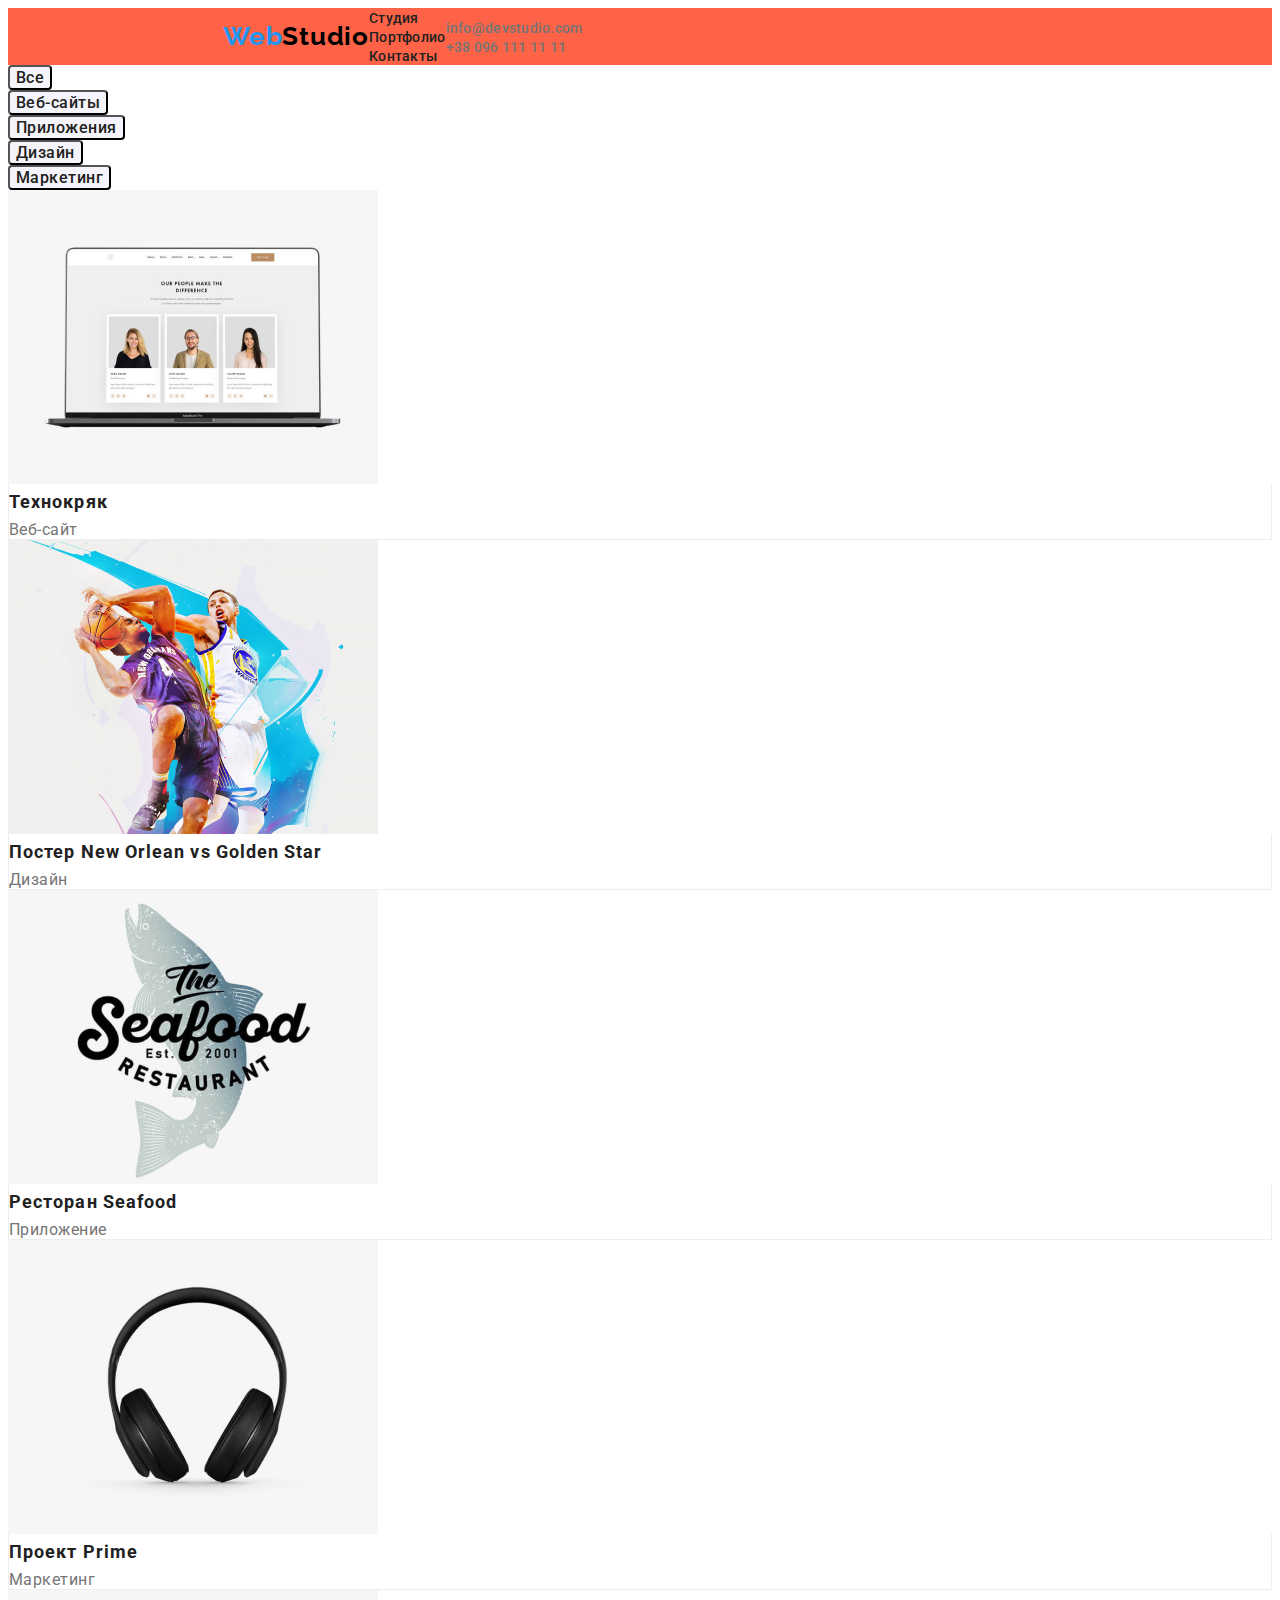
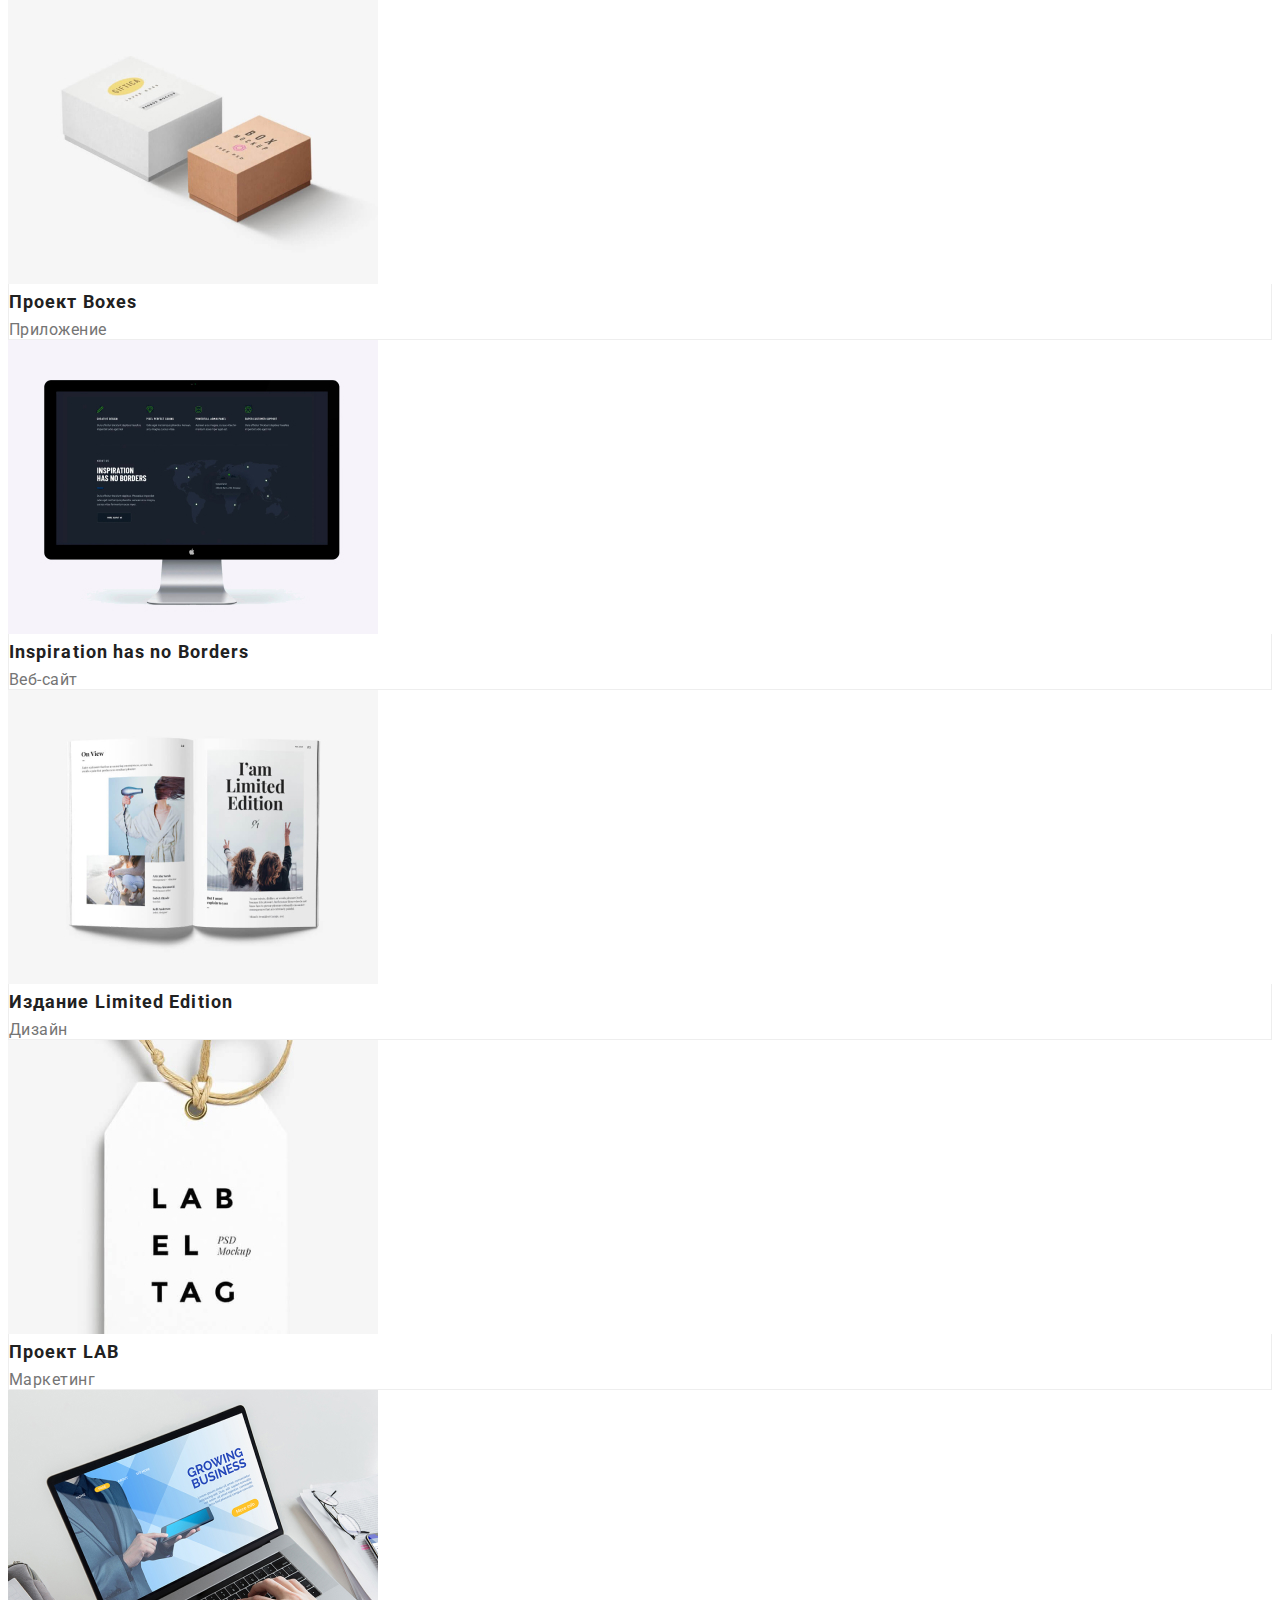
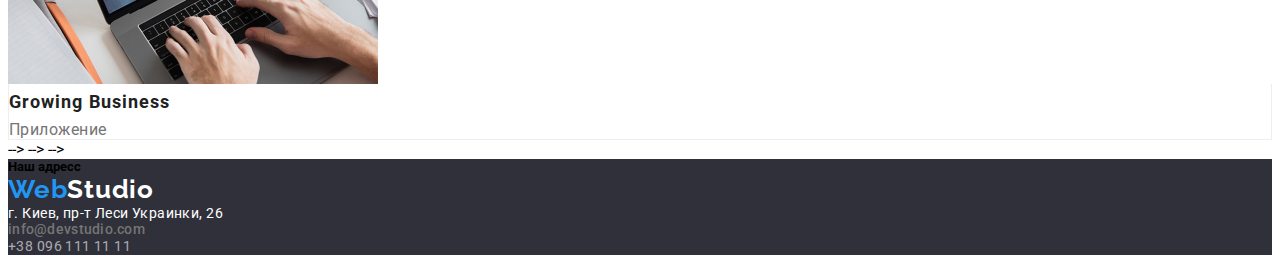
==== portfolio.html @ 65a4a653 "header creation" ====
<!DOCTYPE html>
<html lang="ru">
  <head>
    <meta charset="UTF-8" />
    <meta http-equiv="X-UA-Compatible" content="IE=edge" />
    <meta name="viewport" content="width=device-width, initial-scale=1.0" />
    <title>Портфолио</title>
    <link
      rel="stylesheet"
      href="https://cdnjs.cloudflare.com/ajax/libs/modern-normalize/1.0.0/modern-normalize.min.css"
      integrity="sha512-ISS7cAi1PEhQ8jnbJpJZMd29NlhNj4AWYyLOSp2CE/CsHxTCu+r+t0D2yoJudVrd0/8fTVPUVDzY5Tvli75u/g=="
      crossorigin="anonymous"
    />
    <link rel="preconnect" href="https://fonts.gstatic.com" />
    <link
      href="https://fonts.googleapis.com/css2?family=Raleway:wght@700&family=Roboto:wght@400;500;700;900&display=swap"
      rel="stylesheet"
    />
    <link rel="stylesheet" href="./css/styles.css" />
  </head>
  <body>
    <!-- =========================== TEST CAMP =========================== -->
    <!-- =========================== TEST CAMP END =========================== -->

    <!-- =========================== HEADER =========================== -->
    <header class="header">
      <nav class="navigation">
        <a class="link logo-img" lang="en" href="./index.html"
          >Web<span class="logo-black">Studio</span></a
        >

        <ul class="list">
          <li class="navigation-item">
            <a class="navigation-link link" href="./index.html">Студия</a>
          </li>
          <li class="navigation-item">
            <a class="navigation-link link" href="./portfolio.html"
              >Портфолио</a
            >
          </li>
          <li class="navigation-item">
            <a class="navigation-link link" href="">Контакты</a>
          </li>
        </ul>

        <ul class="list">
          <li class="navigation-item">
            <a
              class="navigation-link link mail-link"
              lang="en"
              href="mailto:info@devstudio.com"
              >info@devstudio.com</a
            >
          </li>
          <li class="navigation-item">
            <a class="navigation-link link tel-link" href="tel:+380961111111"
              >+38 096 111 11 11</a
            >
          </li>
        </ul>
      </nav>
    </header>
    <!-- =========================== HEADER END =========================== -->

    <!-- =========================== UNIQUE CONTENT =========================== -->

    <h1 class="visually-hidden">Наши работы</h1>
    <!-- скрытый заголовок -->

    <section>
      <!-- RADIO-BUTTONS -->
      <ul class="radio-buttons-list list">
        <li><button class="radio-button" type="button">Все</button></li>
        <li>
          <button class="radio-button" type="button">Веб-сайты</button>
        </li>
        <li>
          <button class="radio-button" type="button">Приложения</button>
        </li>
        <li>
          <button class="radio-button" type="button">Дизайн</button>
        </li>
        <li>
          <button class="radio-button" type="button">Маркетинг</button>
        </li>
      </ul>
      <!-- RADIO-BUTTONS END -->

      <ul class="list">
        <li class="radio-button-item">
          <a href="" class="link">
            <img
              src="./images/portfolio/technokryak.jpg"
              width="370"
              height="294"
              alt="Технокряк"
            />
            <div class="item-subscribing">
              <h2 class="projects-name">Технокряк</h2>
              <p class="projects-name-category">Веб-сайт</p>
            </div>
          </a>
        </li>

        <li class="radio-button-item">
          <a href="" class="link">
            <img
              src="./images/portfolio/goldenstar.jpg"
              width="370"
              height="294"
              alt="Голден Стар"
            />
            <div class="item-subscribing">
              <h2 class="projects-name">Постер New Orlean vs Golden Star</h2>
              <p class="projects-name-category">Дизайн</p>
            </div>
          </a>
        </li>

        <li class="radio-button-item">
          <a href="" class="link">
            <img
              src="./images/portfolio/seafood.jpg"
              width="370"
              height="294"
              alt="Seafood"
            />
            <div class="item-subscribing">
              <h2 class="projects-name">Ресторан Seafood</h2>
              <p class="projects-name-category">Приложение</p>
            </div>
          </a>
        </li>

        <li class="radio-button-item">
          <a href="" class="link">
            <img
              src="./images/portfolio/headphones.jpg"
              width="370"
              height="294"
              alt="Наушники"
            />
            <div class="item-subscribing">
              <h2 class="projects-name">Проект Prime</h2>
              <p class="projects-name-category">Маркетинг</p>
            </div>
          </a>
        </li>

        <li class="radio-button-item">
          <a href="" class="link">
            <img
              src="./images/portfolio/boxes.jpg"
              width="370"
              height="294"
              alt="коробки"
            />
            <div class="item-subscribing">
              <h2 class="projects-name">Проект Boxes</h2>
              <p class="projects-name-category">Приложение</p>
            </div>
          </a>
        </li>

        <li class="radio-button-item">
          <a href="" class="link">
            <img
              src="./images/portfolio/monitor.jpg"
              width="370"
              height="294"
              alt="Монитор"
            />
            <div class="item-subscribing">
              <h2 class="projects-name">Inspiration has no Borders</h2>
              <p class="projects-name-category">Веб-сайт</p>
            </div>
          </a>
        </li>

        <li class="radio-button-item">
          <a href="" class="link">
            <img
              src="/images/portfolio/book.jpg"
              width="370"
              height="294"
              alt="книги"
            />
            <div class="item-subscribing">
              <h2 class="projects-name">Издание Limited Edition</h2>
              <p class="projects-name-category">Дизайн</p>
            </div>
          </a>
        </li>

        <li class="radio-button-item">
          <a href="" class="link">
            <img
              src="./images/portfolio/LAB.jpg"
              width="370"
              height="294"
              alt="LAB"
            />
            <div class="item-subscribing">
              <h2 class="projects-name">Проект LAB</h2>
              <p class="projects-name-category">Маркетинг</p>
            </div>
          </a>
        </li>

        <li class="radio-button-item">
          <a href="" class="link">
            <img
              src="./images/portfolio/LAPTOP.jpg"
              width="370"
              height="294"
              alt="ноутбук"
            />
            <div class="item-subscribing">
              <h2 class="projects-name">Growing Business</h2>
              <p class="projects-name-category">Приложение</p>
            </div>
          </a>
        </li>
        --> --> -->
      </ul>
    </section>
    <!-- =========================== UNIQUE CONTENT END =========================== -->

    <!-- =========================== FOOTER =========================== -->
    <footer>
      <section>
        <!-- скрыть заголовок в css-->
        <h5 class="our-address">Наш адресс</h5>

        <a class="link logo-img" lang="en" href="./index.html"
          >Web<span class="logo-white">Studio</span></a
        >
        <address class="footer-address">
          г. Киев, пр-т Леси Украинки, 26
        </address>

        <address class="footer-mail">
          <a
            class="navigation-link link mail-link"
            lang="en"
            href="mailto:info@devstudio.com"
            >info@devstudio.com</a
          >
          <br />
          <a class="navigation-link footer-tel link" href="tel:+380961111111"
            >+38 096 111 11 11</a
          >
        </address>
      </section>
    </footer>
    <!-- =========================== FOOTER END =========================== -->
  </body>
</html>
---- css/styles.css ----
:root {
  /* ОСНОВНЫЕ КОРЕШКИ */
  --main-font: "Roboto", sans-serif;
  --secondary-font: "Raleway", sans-serif;
  --accent-color: #2196f3;
  --title-color: #212121;
  --text-color: #757575;
  --secondary-text-color: rgba(255, 255, 255, 0.6);
  --background-color: #fff;
  --secondary-background-color: #f5f4fa;
}

/* ============= TEST CAMP ============ */
/* ======== TEST CAMP END ============== */

/* ========================== fixed rules for any project ========================== */

html {
  box-sizing: border-box;
}

*,
*::befor,
*::after {
  box-sizing: inherit;
}

h1,
h2,
h3,
h4,
h5,
h6,
p {
  margin: 0;
}

ul,
ol {
  margin: 0;
  padding: 0;
}

img {
  display: block;
}

.link {
  text-decoration: none;
}
.list {
  list-style: none;
}

.address {
  font-style: normal;
}

.visually-hidden {
  position: absolute !important;
  clip: rect(1px 1px 1px 1px); /* IE6, IE7 */
  clip: rect(1px, 1px, 1px, 1px);
  padding: 0 !important;
  border: 0 !important;
  height: 1px !important;
  width: 1px !important;
  overflow: hidden;
}

/* ========================== fixed rules for any project ========================== */

body {
  font-family: var(--main-font);
}

/* HEADER PART */

.logo-img {
  font-family: var(--secondary-font);
  font-style: normal;
  font-weight: bold;
  font-size: 26px;
  line-height: 1.19;
  /* identical to box height */

  letter-spacing: 0.03em;

  color: var(--accent-color);
}
.logo-black {
  color: #000000;
}

.logo-white {
  color: var(--background-color);
}

/* ========================== HEADER ========================== */

.header {
  background-color: tomato;
  display: flex;
  align-items: center;
  padding-left: 215px;
  padding-right: 215px;
}

.navigation {
  display: flex;
  align-items: center;
}

.navigation-list {
  display: flex;
  align-items: center;
}
.navigation-link {
  /* font-family: var(--main-font); */
  /* font-style: normal; */
  font-weight: 500;
  font-size: 14px;
  line-height: 1.14;
  letter-spacing: 0.02em;
  color: var(--title-color);
}
.navigation-link:hover,
.navigation-link:focus {
  color: var(--accent-color);
}
.mail-link,
.tel-link {
  /* font-family: var(--main-font); */
  /* font-style: normal; */
  font-weight: 500;
  font-size: 14px;
  line-height: 1.14;
  letter-spacing: 0.02em;
  color: var(--text-color);
}
/* ========================== HEADER END ========================== */

/* ========================== HERO ========================== */
.hero {
  background-color: #2f303a;
  /* width: 1600px; */
  text-align: center;
}

.hero-title {
  /* font-family: var(--main-font); */
  /* font-style: normal; */
  font-weight: 900;
  font-size: 44px;
  line-height: 60px;
  /* or 136% */

  text-align: center;
  letter-spacing: 0.06em;
  text-transform: uppercase;

  color: #ffffff;
}

.hero-button {
  background-color: var(--accent-color);
  cursor: pointer;
  color: #ffffff;
  border-radius: 4px;
  box-shadow: 0px 4px 4px rgba(0, 0, 0, 0.15);
}

.hero-button:hover,
.hero-button:focus {
  background-color: #188ce8;
  color: #ffffff;
}

/* ========================== HERO END ========================== */

/* ========================== MAIN PART ========================== */

.about-company-section,
.about-what-we-do-section,
.about-our-team-section {
  padding-left: 215px;
  padding-right: 215px;
}
.small-titles {
  /* font-family: var(--main-font); */
  /* font-style: normal; */
  font-weight: bold;
  font-size: 14px;
  line-height: 1.14;
  letter-spacing: 0.03em;
  text-transform: uppercase;

  color: var(--title-color);
}

.small-description {
  /* font-family: var(--main-font); */
  /* font-style: normal; */
  font-weight: normal;
  font-size: 14px;
  line-height: 1.71;
  /* or 171% */

  letter-spacing: 0.03em;

  color: var(--text-color);
}
.about-us {
  /* font-family: var(--main-font); */
  /* font-style: normal; */
  font-weight: bold;
  font-size: 36px;
  line-height: 1.16;
  text-align: center;
  letter-spacing: 0.03em;

  color: var(--title-color);
}
.list {
  background: url(close-up-image-programer-working-his-desk-office_1098-18707.jpg);
  mix-blend-mode: normal;
}

.our-team {
  /* font-family: var(--main-font); */
  /* font-style: normal; */
  font-weight: bold;
  font-size: 36px;
  line-height: 1.16;
  text-align: center;
  letter-spacing: 0.03em;

  color: var(--title-color);
}

.team-member {
  /* font-family: var(--main-font); */
  /* font-style: normal; */
  font-weight: 500;
  font-size: 16px;
  line-height: 1, 18;
  /* identical to box height */

  text-align: center;
  letter-spacing: 0.03em;

  color: var(--title-color);
}

.team-position {
  /* font-family: var(--main-font); */
  /* font-style: normal; */
  font-weight: normal;
  font-size: 16px;
  line-height: 1, 18;
  /* identical to box height */

  text-align: center;
  letter-spacing: 0.03em;

  color: var(--text-color);
}

/* ========================== MAIN PART ========================== */

/* ========================== FOOTER ========================== */

footer {
  background-color: #2f303a;
}

.footer-address {
  font-style: normal;
  font-size: 14px;
  line-height: 1, 71;
  /* or 171% */

  letter-spacing: 0.03em;

  color: #ffffff;
}

.footer-mail {
  font-style: normal;
  font-weight: normal;
  font-size: 14px;
  line-height: 1, 71;
  /* or 171% */
  letter-spacing: 0.03em;
  color: rgba(255, 255, 255, 0.6);
}

.footer-tel {
  font-style: normal;
  font-weight: normal;
  font-size: 14px;
  line-height: 1, 71;
  /* or 171% */
  letter-spacing: 0.03em;
  color: rgba(255, 255, 255, 0.6);
}
/* ========================== FOOTER END ========================== */

/* ======================== PORTFOLIO ======================== */

.radio-button:hover,
.radio-button:focus {
  background-color: var(--accent-color);
  cursor: pointer;
  color: #ffffff;
}
.radio-button {
  font-family: var(--main-font);
  font-style: normal;
  font-weight: 500;
  font-size: 16px;
  line-height: 1, 62;
  /* identical to box height, or 162% */

  text-align: center;
  letter-spacing: 0.03em;

  color: var(--title-color);
  background: #f5f4fa;
  border-radius: 4px;
}

.projects-name {
  font-family: var(--main-font);
  font-size: 18px;
  line-height: 2;
  /* identical to box height, or 200% */

  letter-spacing: 0.06em;

  color: #212121;
}

.projects-name-category {
  font-family: var(--main-font);
  font-size: 16px;
  line-height: 1, 87;
  /* identical to box height, or 187% */

  letter-spacing: 0.03em;

  color: var(--text-color);
}

.about-us-list {
  display: flex;
  justify-content: center;
}

.team-list {
  display: flex;
  justify-content: center;
}

.container {
  width: 1230px;
  margin-left: auto;
  margin-right: auto;
  height: 100px;
  background-color: tomato;
  width: 1230px;
}

.item-subscribing {
  border: 1px solid #eeeeee;
  border-top: none;
}

/* ======================== PORTFOLIO END ======================== */
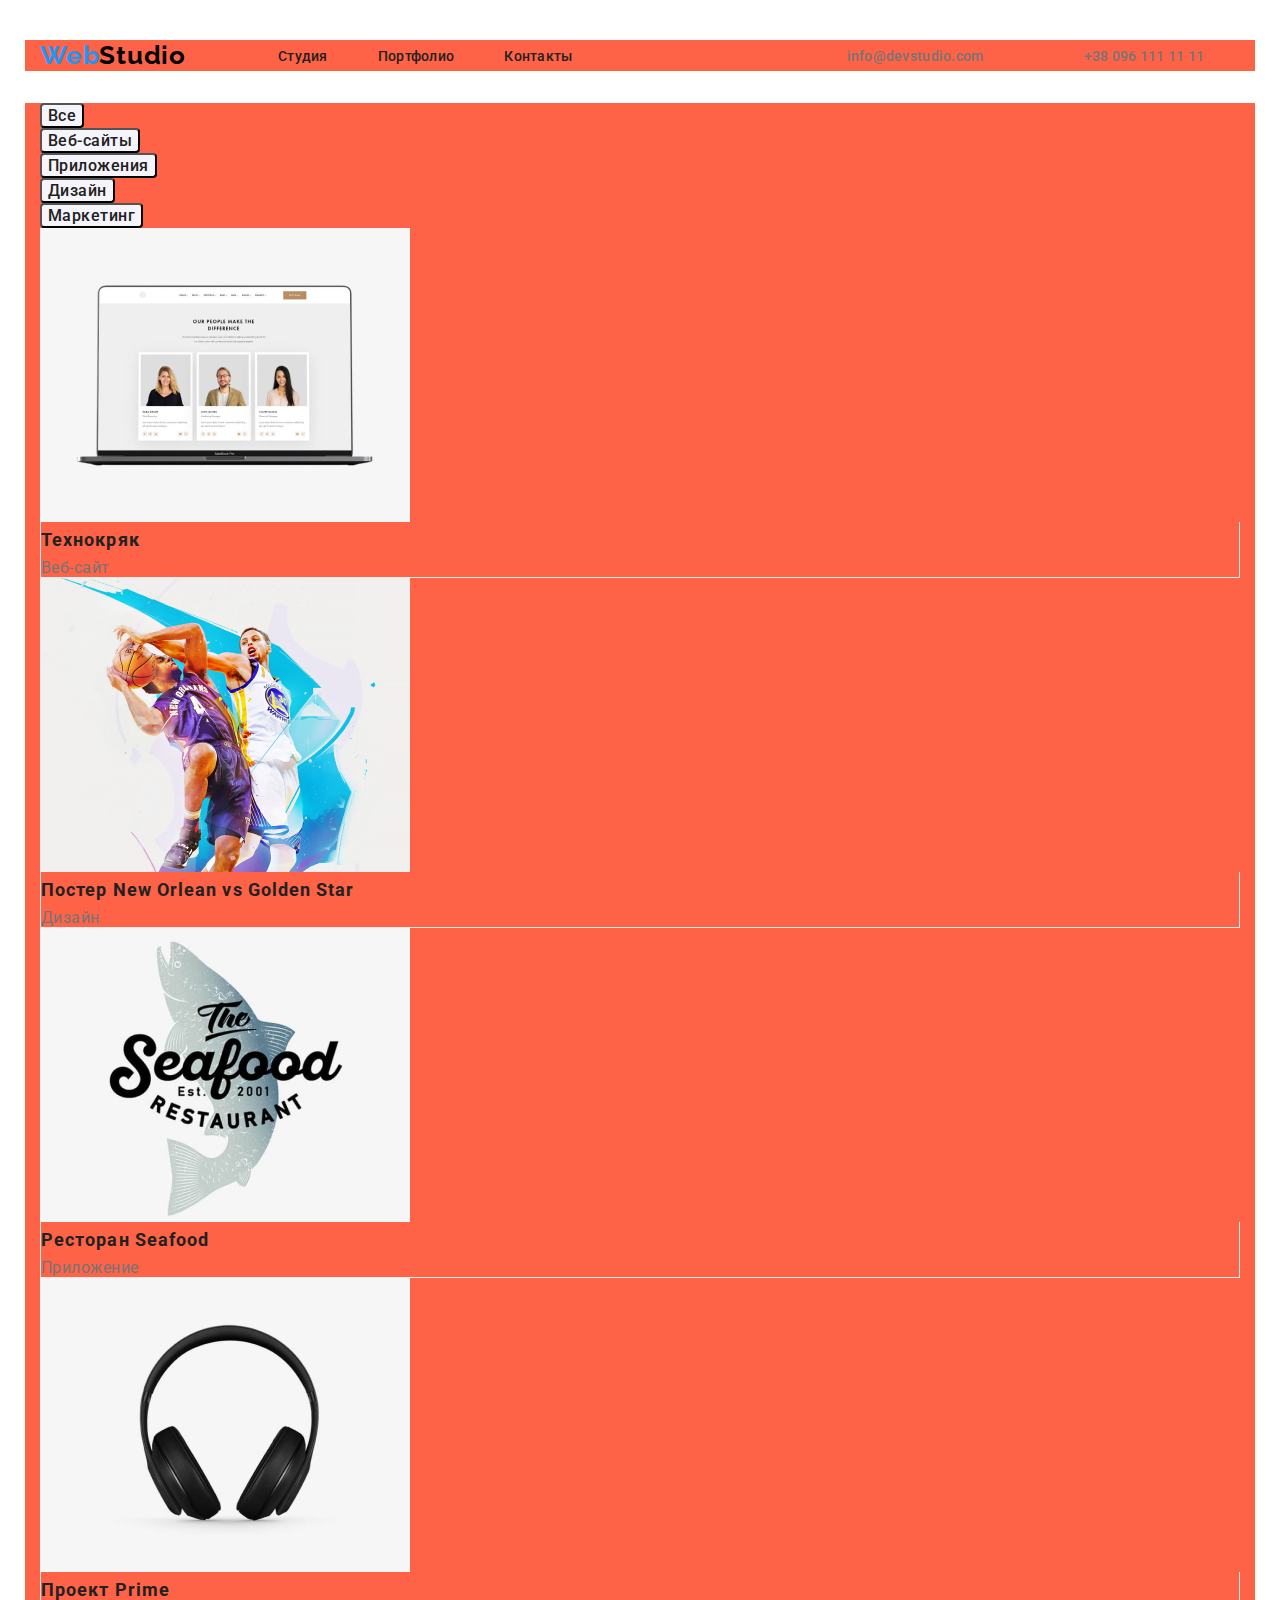
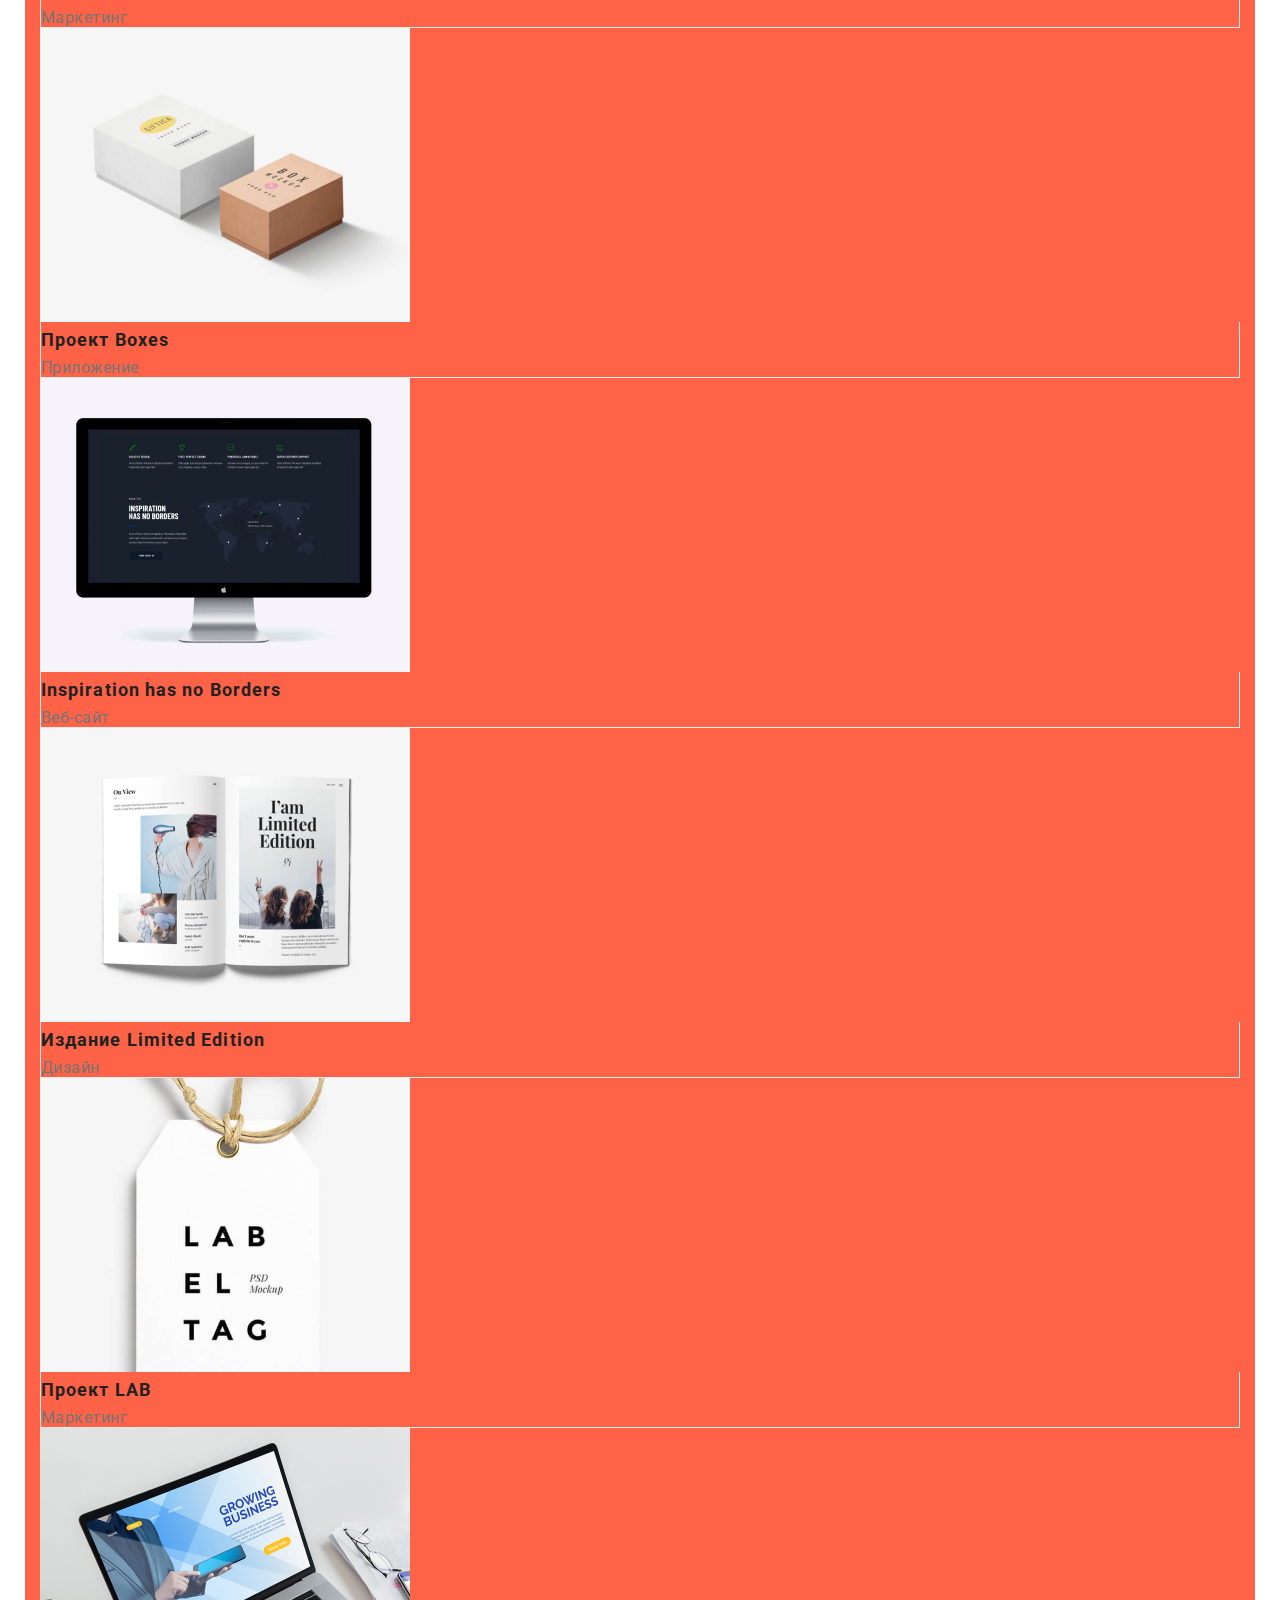
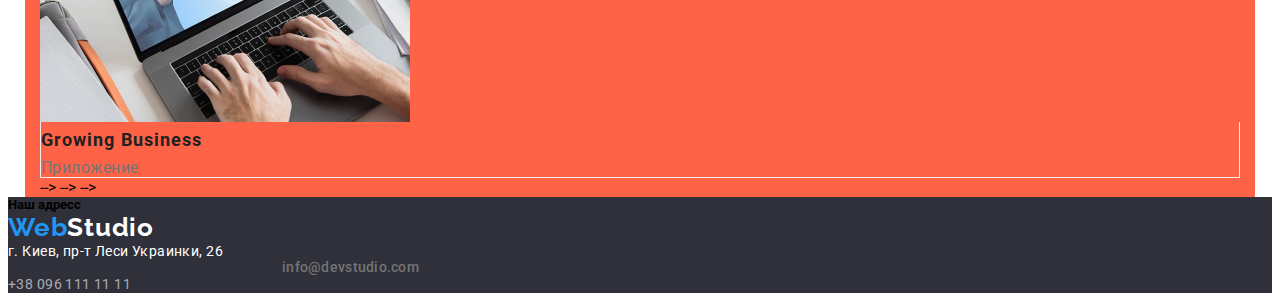
==== commit f3d8bb45: "header final update" ====
--- a/portfolio.html
+++ b/portfolio.html
@@ -24,206 +24,213 @@
 
     <!-- =========================== HEADER =========================== -->
     <header class="header">
-      <nav class="navigation">
-        <a class="link logo-img" lang="en" href="./index.html"
-          >Web<span class="logo-black">Studio</span></a
-        >
-
-        <ul class="list">
-          <li class="navigation-item">
-            <a class="navigation-link link" href="./index.html">Студия</a>
-          </li>
-          <li class="navigation-item">
-            <a class="navigation-link link" href="./portfolio.html"
-              >Портфолио</a
-            >
-          </li>
-          <li class="navigation-item">
-            <a class="navigation-link link" href="">Контакты</a>
-          </li>
-        </ul>
-
-        <ul class="list">
-          <li class="navigation-item">
-            <a
-              class="navigation-link link mail-link"
-              lang="en"
-              href="mailto:info@devstudio.com"
-              >info@devstudio.com</a
-            >
-          </li>
-          <li class="navigation-item">
-            <a class="navigation-link link tel-link" href="tel:+380961111111"
-              >+38 096 111 11 11</a
-            >
-          </li>
-        </ul>
-      </nav>
+      <div class="container">
+        <nav class="navigation">
+          <a class="link logo" lang="en" href="./index.html"
+            >Web<span class="logo-black">Studio</span></a
+          >
+
+          <ul class="list navigation-list">
+            <li class="navigation-item">
+              <a class="navigation-link link" href="./index.html">Студия</a>
+            </li>
+            <li class="navigation-item">
+              <a class="navigation-link link" href="./portfolio.html"
+                >Портфолио</a
+              >
+            </li>
+            <li class="navigation-item">
+              <a class="navigation-link link" href="">Контакты</a>
+            </li>
+          </ul>
+
+          <ul class="list navigation-list">
+            <li class="navigation-item">
+              <a
+                class="navigation-link link mail-link"
+                lang="en"
+                href="mailto:info@devstudio.com"
+                >info@devstudio.com</a
+              >
+            </li>
+            <li class="navigation-item">
+              <a class="navigation-link link tel-link" href="tel:+380961111111"
+                >+38 096 111 11 11</a
+              >
+            </li>
+          </ul>
+        </nav>
+      </div>
     </header>
     <!-- =========================== HEADER END =========================== -->
 
     <!-- =========================== UNIQUE CONTENT =========================== -->
-
-    <h1 class="visually-hidden">Наши работы</h1>
-    <!-- скрытый заголовок -->
-
-    <section>
-      <!-- RADIO-BUTTONS -->
-      <ul class="radio-buttons-list list">
-        <li><button class="radio-button" type="button">Все</button></li>
-        <li>
-          <button class="radio-button" type="button">Веб-сайты</button>
-        </li>
-        <li>
-          <button class="radio-button" type="button">Приложения</button>
-        </li>
-        <li>
-          <button class="radio-button" type="button">Дизайн</button>
-        </li>
-        <li>
-          <button class="radio-button" type="button">Маркетинг</button>
-        </li>
-      </ul>
-      <!-- RADIO-BUTTONS END -->
-
-      <ul class="list">
-        <li class="radio-button-item">
-          <a href="" class="link">
-            <img
-              src="./images/portfolio/technokryak.jpg"
-              width="370"
-              height="294"
-              alt="Технокряк"
-            />
-            <div class="item-subscribing">
-              <h2 class="projects-name">Технокряк</h2>
-              <p class="projects-name-category">Веб-сайт</p>
-            </div>
-          </a>
-        </li>
-
-        <li class="radio-button-item">
-          <a href="" class="link">
-            <img
-              src="./images/portfolio/goldenstar.jpg"
-              width="370"
-              height="294"
-              alt="Голден Стар"
-            />
-            <div class="item-subscribing">
-              <h2 class="projects-name">Постер New Orlean vs Golden Star</h2>
-              <p class="projects-name-category">Дизайн</p>
-            </div>
-          </a>
-        </li>
-
-        <li class="radio-button-item">
-          <a href="" class="link">
-            <img
-              src="./images/portfolio/seafood.jpg"
-              width="370"
-              height="294"
-              alt="Seafood"
-            />
-            <div class="item-subscribing">
-              <h2 class="projects-name">Ресторан Seafood</h2>
-              <p class="projects-name-category">Приложение</p>
-            </div>
-          </a>
-        </li>
-
-        <li class="radio-button-item">
-          <a href="" class="link">
-            <img
-              src="./images/portfolio/headphones.jpg"
-              width="370"
-              height="294"
-              alt="Наушники"
-            />
-            <div class="item-subscribing">
-              <h2 class="projects-name">Проект Prime</h2>
-              <p class="projects-name-category">Маркетинг</p>
-            </div>
-          </a>
-        </li>
-
-        <li class="radio-button-item">
-          <a href="" class="link">
-            <img
-              src="./images/portfolio/boxes.jpg"
-              width="370"
-              height="294"
-              alt="коробки"
-            />
-            <div class="item-subscribing">
-              <h2 class="projects-name">Проект Boxes</h2>
-              <p class="projects-name-category">Приложение</p>
-            </div>
-          </a>
-        </li>
-
-        <li class="radio-button-item">
-          <a href="" class="link">
-            <img
-              src="./images/portfolio/monitor.jpg"
-              width="370"
-              height="294"
-              alt="Монитор"
-            />
-            <div class="item-subscribing">
-              <h2 class="projects-name">Inspiration has no Borders</h2>
-              <p class="projects-name-category">Веб-сайт</p>
-            </div>
-          </a>
-        </li>
-
-        <li class="radio-button-item">
-          <a href="" class="link">
-            <img
-              src="/images/portfolio/book.jpg"
-              width="370"
-              height="294"
-              alt="книги"
-            />
-            <div class="item-subscribing">
-              <h2 class="projects-name">Издание Limited Edition</h2>
-              <p class="projects-name-category">Дизайн</p>
-            </div>
-          </a>
-        </li>
-
-        <li class="radio-button-item">
-          <a href="" class="link">
-            <img
-              src="./images/portfolio/LAB.jpg"
-              width="370"
-              height="294"
-              alt="LAB"
-            />
-            <div class="item-subscribing">
-              <h2 class="projects-name">Проект LAB</h2>
-              <p class="projects-name-category">Маркетинг</p>
-            </div>
-          </a>
-        </li>
-
-        <li class="radio-button-item">
-          <a href="" class="link">
-            <img
-              src="./images/portfolio/LAPTOP.jpg"
-              width="370"
-              height="294"
-              alt="ноутбук"
-            />
-            <div class="item-subscribing">
-              <h2 class="projects-name">Growing Business</h2>
-              <p class="projects-name-category">Приложение</p>
-            </div>
-          </a>
-        </li>
-        --> --> -->
-      </ul>
-    </section>
+    <main>
+      <h1 class="visually-hidden">Наши работы</h1>
+      <!-- скрытый заголовок -->
+
+      <section class="portfolio-unique-content">
+        <div class="container">
+          <!-- RADIO-BUTTONS -->
+          <ul class="radio-buttons-list list">
+            <li><button class="radio-button" type="button">Все</button></li>
+            <li>
+              <button class="radio-button" type="button">Веб-сайты</button>
+            </li>
+            <li>
+              <button class="radio-button" type="button">Приложения</button>
+            </li>
+            <li>
+              <button class="radio-button" type="button">Дизайн</button>
+            </li>
+            <li>
+              <button class="radio-button" type="button">Маркетинг</button>
+            </li>
+          </ul>
+          <!-- RADIO-BUTTONS END -->
+
+          <ul class="list">
+            <li class="radio-button-item">
+              <a href="" class="link">
+                <img
+                  src="./images/portfolio/technokryak.jpg"
+                  width="370"
+                  height="294"
+                  alt="Технокряк"
+                />
+                <div class="item-subscribing">
+                  <h2 class="projects-name">Технокряк</h2>
+                  <p class="projects-name-category">Веб-сайт</p>
+                </div>
+              </a>
+            </li>
+
+            <li class="radio-button-item">
+              <a href="" class="link">
+                <img
+                  src="./images/portfolio/goldenstar.jpg"
+                  width="370"
+                  height="294"
+                  alt="Голден Стар"
+                />
+                <div class="item-subscribing">
+                  <h2 class="projects-name">
+                    Постер New Orlean vs Golden Star
+                  </h2>
+                  <p class="projects-name-category">Дизайн</p>
+                </div>
+              </a>
+            </li>
+
+            <li class="radio-button-item">
+              <a href="" class="link">
+                <img
+                  src="./images/portfolio/seafood.jpg"
+                  width="370"
+                  height="294"
+                  alt="Seafood"
+                />
+                <div class="item-subscribing">
+                  <h2 class="projects-name">Ресторан Seafood</h2>
+                  <p class="projects-name-category">Приложение</p>
+                </div>
+              </a>
+            </li>
+
+            <li class="radio-button-item">
+              <a href="" class="link">
+                <img
+                  src="./images/portfolio/headphones.jpg"
+                  width="370"
+                  height="294"
+                  alt="Наушники"
+                />
+                <div class="item-subscribing">
+                  <h2 class="projects-name">Проект Prime</h2>
+                  <p class="projects-name-category">Маркетинг</p>
+                </div>
+              </a>
+            </li>
+
+            <li class="radio-button-item">
+              <a href="" class="link">
+                <img
+                  src="./images/portfolio/boxes.jpg"
+                  width="370"
+                  height="294"
+                  alt="коробки"
+                />
+                <div class="item-subscribing">
+                  <h2 class="projects-name">Проект Boxes</h2>
+                  <p class="projects-name-category">Приложение</p>
+                </div>
+              </a>
+            </li>
+
+            <li class="radio-button-item">
+              <a href="" class="link">
+                <img
+                  src="./images/portfolio/monitor.jpg"
+                  width="370"
+                  height="294"
+                  alt="Монитор"
+                />
+                <div class="item-subscribing">
+                  <h2 class="projects-name">Inspiration has no Borders</h2>
+                  <p class="projects-name-category">Веб-сайт</p>
+                </div>
+              </a>
+            </li>
+
+            <li class="radio-button-item">
+              <a href="" class="link">
+                <img
+                  src="/images/portfolio/book.jpg"
+                  width="370"
+                  height="294"
+                  alt="книги"
+                />
+                <div class="item-subscribing">
+                  <h2 class="projects-name">Издание Limited Edition</h2>
+                  <p class="projects-name-category">Дизайн</p>
+                </div>
+              </a>
+            </li>
+
+            <li class="radio-button-item">
+              <a href="" class="link">
+                <img
+                  src="./images/portfolio/LAB.jpg"
+                  width="370"
+                  height="294"
+                  alt="LAB"
+                />
+                <div class="item-subscribing">
+                  <h2 class="projects-name">Проект LAB</h2>
+                  <p class="projects-name-category">Маркетинг</p>
+                </div>
+              </a>
+            </li>
+
+            <li class="radio-button-item">
+              <a href="" class="link">
+                <img
+                  src="./images/portfolio/LAPTOP.jpg"
+                  width="370"
+                  height="294"
+                  alt="ноутбук"
+                />
+                <div class="item-subscribing">
+                  <h2 class="projects-name">Growing Business</h2>
+                  <p class="projects-name-category">Приложение</p>
+                </div>
+              </a>
+            </li>
+            --> --> -->
+          </ul>
+        </div>
+      </section>
+    </main>
     <!-- =========================== UNIQUE CONTENT END =========================== -->
 
     <!-- =========================== FOOTER =========================== -->
@@ -232,7 +239,7 @@
         <!-- скрыть заголовок в css-->
         <h5 class="our-address">Наш адресс</h5>
 
-        <a class="link logo-img" lang="en" href="./index.html"
+        <a class="link logo" lang="en" href="./index.html"
           >Web<span class="logo-white">Studio</span></a
         >
         <address class="footer-address">
--- a/css/styles.css
+++ b/css/styles.css
@@ -75,7 +75,8 @@
 
 /* HEADER PART */
 
-.logo-img {
+.logo {
+  margin-right: 92px;
   font-family: var(--secondary-font);
   font-style: normal;
   font-weight: bold;
@@ -95,14 +96,28 @@
   color: var(--background-color);
 }
 
+.container {
+  width: 1200px;
+  padding-left: 15px;
+  padding-right: 15px;
+  margin: 0 auto;
+  background-color: tomato;
+}
+
 /* ========================== HEADER ========================== */
 
+.navigation-list .navigation-item:not(:last-child) {
+  margin-right: 50px;
+}
+
+.header .container {
+  display: flex;
+  align-items: center;
+}
+
 .header {
-  background-color: tomato;
-  display: flex;
-  align-items: center;
-  padding-left: 215px;
-  padding-right: 215px;
+  padding-top: 32px;
+  padding-bottom: 32px;
 }
 
 .navigation {
@@ -127,10 +142,16 @@
 .navigation-link:focus {
   color: var(--accent-color);
 }
-.mail-link,
+.mail-link {
+  margin-left: 274px;
+  margin-right: 50px;
+  font-weight: 500;
+  font-size: 14px;
+  line-height: 1.14;
+  letter-spacing: 0.02em;
+  color: var(--text-color);
+}
 .tel-link {
-  /* font-family: var(--main-font); */
-  /* font-style: normal; */
   font-weight: 500;
   font-size: 14px;
   line-height: 1.14;
@@ -142,13 +163,10 @@
 /* ========================== HERO ========================== */
 .hero {
   background-color: #2f303a;
-  /* width: 1600px; */
   text-align: center;
 }
 
 .hero-title {
-  /* font-family: var(--main-font); */
-  /* font-style: normal; */
   font-weight: 900;
   font-size: 44px;
   line-height: 60px;
@@ -157,14 +175,13 @@
   text-align: center;
   letter-spacing: 0.06em;
   text-transform: uppercase;
-
-  color: #ffffff;
+  color: var(--background-color);
 }
 
 .hero-button {
   background-color: var(--accent-color);
   cursor: pointer;
-  color: #ffffff;
+  color: var(--background-color);
   border-radius: 4px;
   box-shadow: 0px 4px 4px rgba(0, 0, 0, 0.15);
 }
@@ -172,7 +189,7 @@
 .hero-button:hover,
 .hero-button:focus {
   background-color: #188ce8;
-  color: #ffffff;
+  color: var(--background-color);
 }
 
 /* ========================== HERO END ========================== */
@@ -181,9 +198,9 @@
 
 .about-company-section,
 .about-what-we-do-section,
-.about-our-team-section {
-  padding-left: 215px;
-  padding-right: 215px;
+.about-our-team-section,
+.portfolio-unique-content {
+  padding: 0 auto;
 }
 .small-titles {
   /* font-family: var(--main-font); */
@@ -281,7 +298,7 @@
 
   letter-spacing: 0.03em;
 
-  color: #ffffff;
+  color: var(--background-color);
 }
 
 .footer-mail {
@@ -311,7 +328,7 @@
 .radio-button:focus {
   background-color: var(--accent-color);
   cursor: pointer;
-  color: #ffffff;
+  color: var(--background-color);
 }
 .radio-button {
   font-family: var(--main-font);
@@ -361,15 +378,6 @@
   justify-content: center;
 }
 
-.container {
-  width: 1230px;
-  margin-left: auto;
-  margin-right: auto;
-  height: 100px;
-  background-color: tomato;
-  width: 1230px;
-}
-
 .item-subscribing {
   border: 1px solid #eeeeee;
   border-top: none;
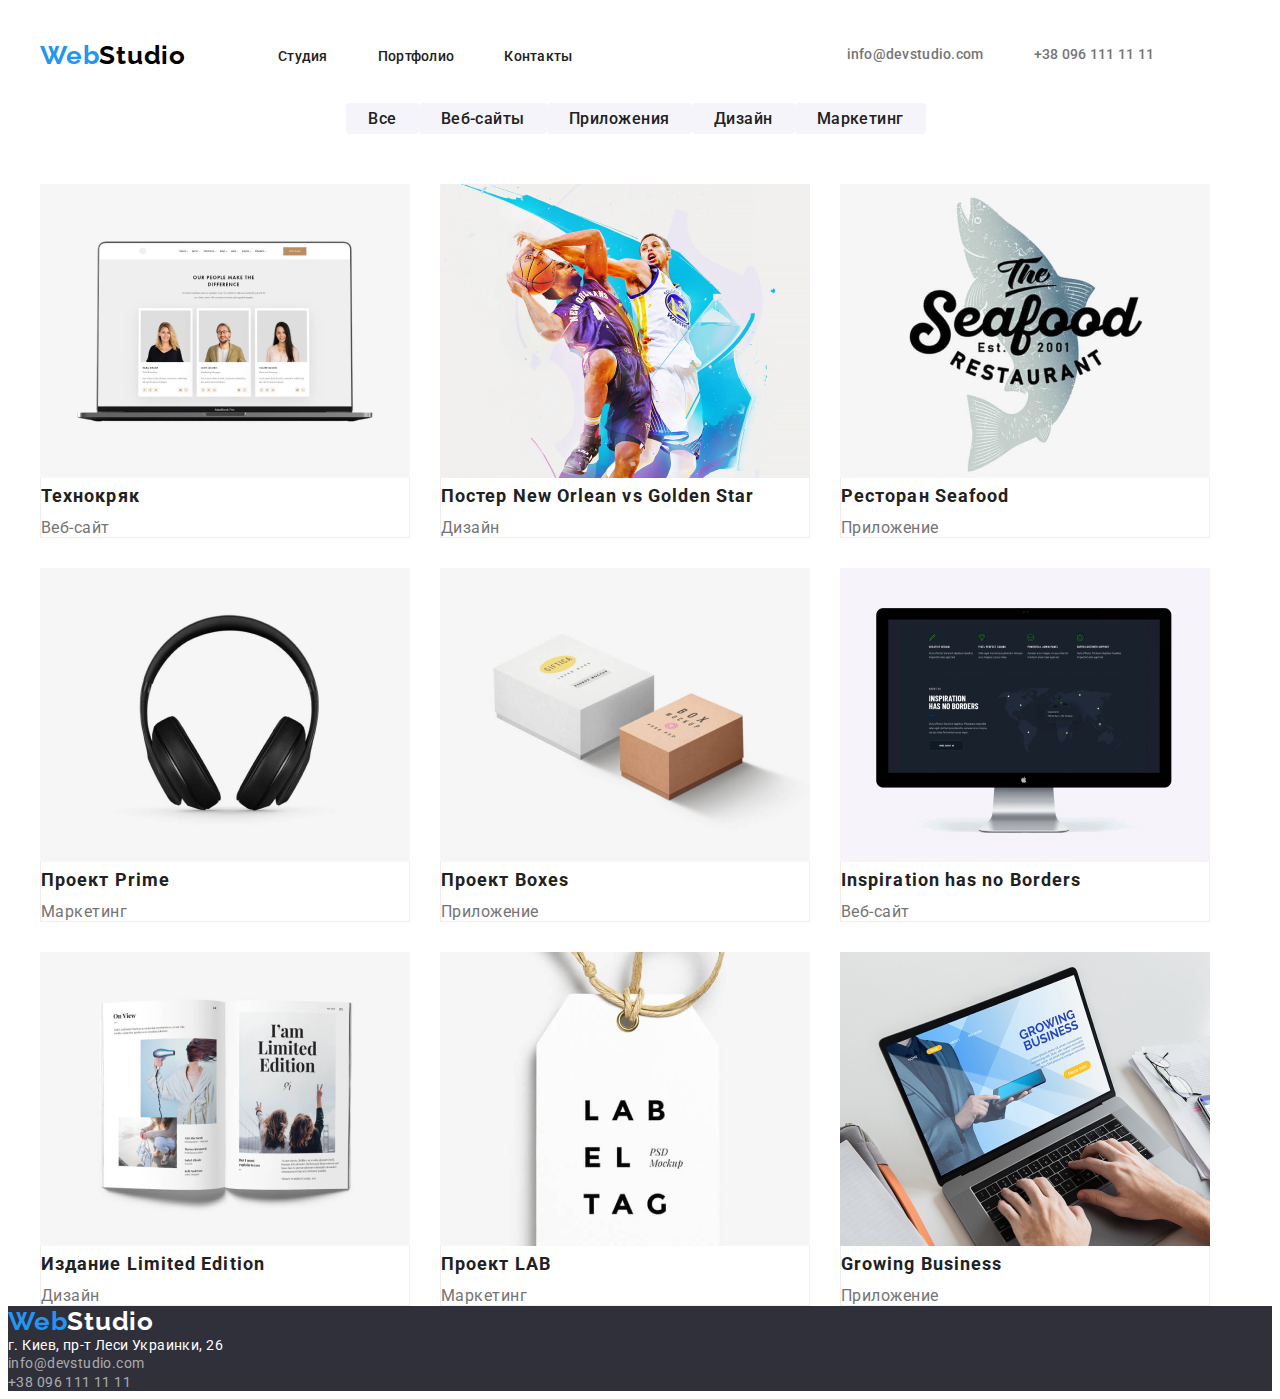
==== commit feae90c1: "lust apdate footer portfolio and main page" ====
--- a/portfolio.html
+++ b/portfolio.html
@@ -44,17 +44,17 @@
             </li>
           </ul>
 
-          <ul class="list navigation-list">
-            <li class="navigation-item">
+          <ul class="list navigation-list navigation-link">
+            <li class="navigation-item-address">
               <a
-                class="navigation-link link mail-link"
+                class="link mail-link navigation-link"
                 lang="en"
                 href="mailto:info@devstudio.com"
                 >info@devstudio.com</a
               >
             </li>
-            <li class="navigation-item">
-              <a class="navigation-link link tel-link" href="tel:+380961111111"
+            <li class="navigation-item-address">
+              <a class="link tel-link navigation-link" href="tel:+380961111111"
                 >+38 096 111 11 11</a
               >
             </li>
@@ -89,8 +89,8 @@
           </ul>
           <!-- RADIO-BUTTONS END -->
 
-          <ul class="list">
-            <li class="radio-button-item">
+          <ul class="portfolio-list list">
+            <li class="portfolio-list-item">
               <a href="" class="link">
                 <img
                   src="./images/portfolio/technokryak.jpg"
@@ -98,14 +98,14 @@
                   height="294"
                   alt="Технокряк"
                 />
-                <div class="item-subscribing">
+                <div class="portfolio-item-description">
                   <h2 class="projects-name">Технокряк</h2>
                   <p class="projects-name-category">Веб-сайт</p>
                 </div>
               </a>
             </li>
 
-            <li class="radio-button-item">
+            <li class="portfolio-list-item">
               <a href="" class="link">
                 <img
                   src="./images/portfolio/goldenstar.jpg"
@@ -113,7 +113,7 @@
                   height="294"
                   alt="Голден Стар"
                 />
-                <div class="item-subscribing">
+                <div class="portfolio-item-description">
                   <h2 class="projects-name">
                     Постер New Orlean vs Golden Star
                   </h2>
@@ -122,7 +122,7 @@
               </a>
             </li>
 
-            <li class="radio-button-item">
+            <li class="portfolio-list-item">
               <a href="" class="link">
                 <img
                   src="./images/portfolio/seafood.jpg"
@@ -130,14 +130,14 @@
                   height="294"
                   alt="Seafood"
                 />
-                <div class="item-subscribing">
+                <div class="portfolio-item-description">
                   <h2 class="projects-name">Ресторан Seafood</h2>
                   <p class="projects-name-category">Приложение</p>
                 </div>
               </a>
             </li>
 
-            <li class="radio-button-item">
+            <li class="portfolio-list-item">
               <a href="" class="link">
                 <img
                   src="./images/portfolio/headphones.jpg"
@@ -145,14 +145,14 @@
                   height="294"
                   alt="Наушники"
                 />
-                <div class="item-subscribing">
+                <div class="portfolio-item-description">
                   <h2 class="projects-name">Проект Prime</h2>
                   <p class="projects-name-category">Маркетинг</p>
                 </div>
               </a>
             </li>
 
-            <li class="radio-button-item">
+            <li class="portfolio-list-item">
               <a href="" class="link">
                 <img
                   src="./images/portfolio/boxes.jpg"
@@ -160,14 +160,14 @@
                   height="294"
                   alt="коробки"
                 />
-                <div class="item-subscribing">
+                <div class="portfolio-item-description">
                   <h2 class="projects-name">Проект Boxes</h2>
                   <p class="projects-name-category">Приложение</p>
                 </div>
               </a>
             </li>
 
-            <li class="radio-button-item">
+            <li class="portfolio-list-item">
               <a href="" class="link">
                 <img
                   src="./images/portfolio/monitor.jpg"
@@ -175,14 +175,14 @@
                   height="294"
                   alt="Монитор"
                 />
-                <div class="item-subscribing">
+                <div class="portfolio-item-description">
                   <h2 class="projects-name">Inspiration has no Borders</h2>
                   <p class="projects-name-category">Веб-сайт</p>
                 </div>
               </a>
             </li>
 
-            <li class="radio-button-item">
+            <li class="portfolio-list-item">
               <a href="" class="link">
                 <img
                   src="/images/portfolio/book.jpg"
@@ -190,14 +190,14 @@
                   height="294"
                   alt="книги"
                 />
-                <div class="item-subscribing">
+                <div class="portfolio-item-description">
                   <h2 class="projects-name">Издание Limited Edition</h2>
                   <p class="projects-name-category">Дизайн</p>
                 </div>
               </a>
             </li>
 
-            <li class="radio-button-item">
+            <li class="portfolio-list-item">
               <a href="" class="link">
                 <img
                   src="./images/portfolio/LAB.jpg"
@@ -205,14 +205,14 @@
                   height="294"
                   alt="LAB"
                 />
-                <div class="item-subscribing">
+                <div class="portfolio-item-description">
                   <h2 class="projects-name">Проект LAB</h2>
                   <p class="projects-name-category">Маркетинг</p>
                 </div>
               </a>
             </li>
 
-            <li class="radio-button-item">
+            <li class="portfolio-list-item">
               <a href="" class="link">
                 <img
                   src="./images/portfolio/LAPTOP.jpg"
@@ -220,13 +220,12 @@
                   height="294"
                   alt="ноутбук"
                 />
-                <div class="item-subscribing">
+                <div class="portfolio-item-description">
                   <h2 class="projects-name">Growing Business</h2>
                   <p class="projects-name-category">Приложение</p>
                 </div>
               </a>
             </li>
-            --> --> -->
           </ul>
         </div>
       </section>
@@ -236,8 +235,8 @@
     <!-- =========================== FOOTER =========================== -->
     <footer>
       <section>
-        <!-- скрыть заголовок в css-->
-        <h5 class="our-address">Наш адресс</h5>
+        <h5 class="visually-hidden">Наш адресс</h5>
+        <!-- скрытый заголовок -->
 
         <a class="link logo" lang="en" href="./index.html"
           >Web<span class="logo-white">Studio</span></a
@@ -248,13 +247,15 @@
 
         <address class="footer-mail">
           <a
-            class="navigation-link link mail-link"
+            class="navigation-link footer-mail-link link"
             lang="en"
             href="mailto:info@devstudio.com"
             >info@devstudio.com</a
           >
           <br />
-          <a class="navigation-link footer-tel link" href="tel:+380961111111"
+          <a
+            class="navigation-link footer-tel-link link"
+            href="tel:+380961111111"
             >+38 096 111 11 11</a
           >
         </address>
--- a/css/styles.css
+++ b/css/styles.css
@@ -8,6 +8,8 @@
   --secondary-text-color: rgba(255, 255, 255, 0.6);
   --background-color: #fff;
   --secondary-background-color: #f5f4fa;
+  --cards-margin-negative: -30px;
+  --cards-margin: 30px;
 }
 
 /* ============= TEST CAMP ============ */
@@ -101,7 +103,6 @@
   padding-left: 15px;
   padding-right: 15px;
   margin: 0 auto;
-  background-color: tomato;
 }
 
 /* ========================== HEADER ========================== */
@@ -112,7 +113,6 @@
 
 .header .container {
   display: flex;
-  align-items: center;
 }
 
 .header {
@@ -164,26 +164,32 @@
 .hero {
   background-color: #2f303a;
   text-align: center;
+  padding: 200px 0px;
 }
 
 .hero-title {
   font-weight: 900;
   font-size: 44px;
-  line-height: 60px;
-  /* or 136% */
-
-  text-align: center;
+  line-height: 1.36;
   letter-spacing: 0.06em;
   text-transform: uppercase;
   color: var(--background-color);
 }
 
 .hero-button {
+  font-weight: 900;
+  font-size: 16px;
+  line-height: 1.8;
+  text-align: center;
+  letter-spacing: 0.06em;
+  color: var(--background-color);
+  width: 200px;
+  height: 50px;
+  box-shadow: 0px 4px 4px rgba(0, 0, 0, 0.15);
+  border-radius: 4px;
   background-color: var(--accent-color);
+  border: 0px;
   cursor: pointer;
-  color: var(--background-color);
-  border-radius: 4px;
-  box-shadow: 0px 4px 4px rgba(0, 0, 0, 0.15);
 }
 
 .hero-button:hover,
@@ -202,21 +208,54 @@
 .portfolio-unique-content {
   padding: 0 auto;
 }
-.small-titles {
+.section-titles {
   /* font-family: var(--main-font); */
   /* font-style: normal; */
-  font-weight: bold;
   font-size: 14px;
   line-height: 1.14;
-  letter-spacing: 0.03em;
   text-transform: uppercase;
 
+  margin-bottom: 10px;
+
   color: var(--title-color);
 }
 
-.small-description {
-  /* font-family: var(--main-font); */
-  /* font-style: normal; */
+.radio-button:hover,
+.radio-button:focus {
+  background-color: var(--accent-color);
+  cursor: pointer;
+  color: var(--background-color);
+}
+.radio-button {
+  font-family: var(--main-font);
+  font-style: normal;
+  font-weight: 500;
+  font-size: 16px;
+  line-height: 1, 62;
+  /* identical to box height, or 162% */
+  text-align: center;
+  letter-spacing: 0.03em;
+  color: var(--title-color);
+  border-radius: 4px;
+  border: 0.5px;
+  background-color: var(--secondary-background-color);
+  cursor: pointer;
+  padding: 6px 22px;
+}
+
+.feature-list {
+  width: 1170px;
+  display: flex;
+  margin-left: -30px;
+}
+
+.features-list-item {
+  margin-left: 30px;
+  flex-basis: calc(100% / 4 - 30px);
+}
+
+.section-description {
+  letter-spacing: 0.03em;
   font-weight: normal;
   font-size: 14px;
   line-height: 1.71;
@@ -242,6 +281,8 @@
   mix-blend-mode: normal;
 }
 
+/* ======================== OUR TEAM ======================== */
+
 .our-team {
   /* font-family: var(--main-font); */
   /* font-style: normal; */
@@ -254,18 +295,27 @@
   color: var(--title-color);
 }
 
-.team-member {
-  /* font-family: var(--main-font); */
-  /* font-style: normal; */
+.team-list {
+  display: flex;
+  width: 1200px;
+  margin-left: -30px;
+  text-align: center;
+}
+
+.team-list-pic {
+  box-shadow: 0px 1px 3px rgba(0, 0, 0, 0.12), 0px 1px 1px rgba(0, 0, 0, 0.14),
+    0px 2px 1px rgba(0, 0, 0, 0.2);
+  border-radius: 0px 0px 4px 4px;
+
+  margin-left: 30px;
+}
+
+.team-member-name {
   font-weight: 500;
   font-size: 16px;
-  line-height: 1, 18;
-  /* identical to box height */
-
-  text-align: center;
-  letter-spacing: 0.03em;
-
-  color: var(--title-color);
+  line-height: 1.87;
+
+  margin-bottom: 10px;
 }
 
 .team-position {
@@ -282,7 +332,29 @@
   color: var(--text-color);
 }
 
-/* ========================== MAIN PART ========================== */
+.profession-descripion {
+  font-size: 16px;
+  line-height: 1.18;
+}
+
+.about-our-team-section {
+  background-color: var(--secondary-background-color);
+}
+
+.about-us-list {
+  display: flex;
+  justify-content: center;
+  width: 1200px;
+  display: flex;
+  margin-left: -30px;
+}
+.about-what-we-do {
+  margin-left: 30px;
+}
+
+/* ======================== OUR TEAM END ======================== */
+
+/* ========================== MAIN PART END ========================== */
 
 /* ========================== FOOTER ========================== */
 
@@ -301,7 +373,7 @@
   color: var(--background-color);
 }
 
-.footer-mail {
+.footer-mail-link {
   font-style: normal;
   font-weight: normal;
   font-size: 14px;
@@ -311,7 +383,7 @@
   color: rgba(255, 255, 255, 0.6);
 }
 
-.footer-tel {
+.footer-tel-link {
   font-style: normal;
   font-weight: normal;
   font-size: 14px;
@@ -323,38 +395,26 @@
 /* ========================== FOOTER END ========================== */
 
 /* ======================== PORTFOLIO ======================== */
-
-.radio-button:hover,
-.radio-button:focus {
-  background-color: var(--accent-color);
-  cursor: pointer;
-  color: var(--background-color);
-}
-.radio-button {
-  font-family: var(--main-font);
-  font-style: normal;
-  font-weight: 500;
-  font-size: 16px;
-  line-height: 1, 62;
-  /* identical to box height, or 162% */
-
-  text-align: center;
-  letter-spacing: 0.03em;
-
-  color: var(--title-color);
-  background: #f5f4fa;
-  border-radius: 4px;
-}
 
 .projects-name {
   font-family: var(--main-font);
   font-size: 18px;
   line-height: 2;
   /* identical to box height, or 200% */
-
   letter-spacing: 0.06em;
-
   color: #212121;
+  margin-bottom: 4px;
+}
+
+.radio-buttons-list {
+  display: flex;
+  justify-content: center;
+  margin-left: -8px;
+  margin-bottom: 50px;
+}
+
+.button {
+  margin-left: 8px;
 }
 
 .projects-name-category {
@@ -368,17 +428,26 @@
   color: var(--text-color);
 }
 
-.about-us-list {
+.portfolio-list {
+  width: 1200px;
+  display: flex;
+  flex-wrap: wrap;
+  margin-left: var(--cards-margin-negative);
+  margin-top: var(--cards-margin-negative);
+}
+
+.portfolio-list-item {
+  margin-top: var(--cards-margin);
+  margin-left: var(--cards-margin);
+  flex-basis: calc(100% / 3 - 30px);
+}
+
+.team-list {
   display: flex;
   justify-content: center;
 }
 
-.team-list {
-  display: flex;
-  justify-content: center;
-}
-
-.item-subscribing {
+.portfolio-item-description {
   border: 1px solid #eeeeee;
   border-top: none;
 }
